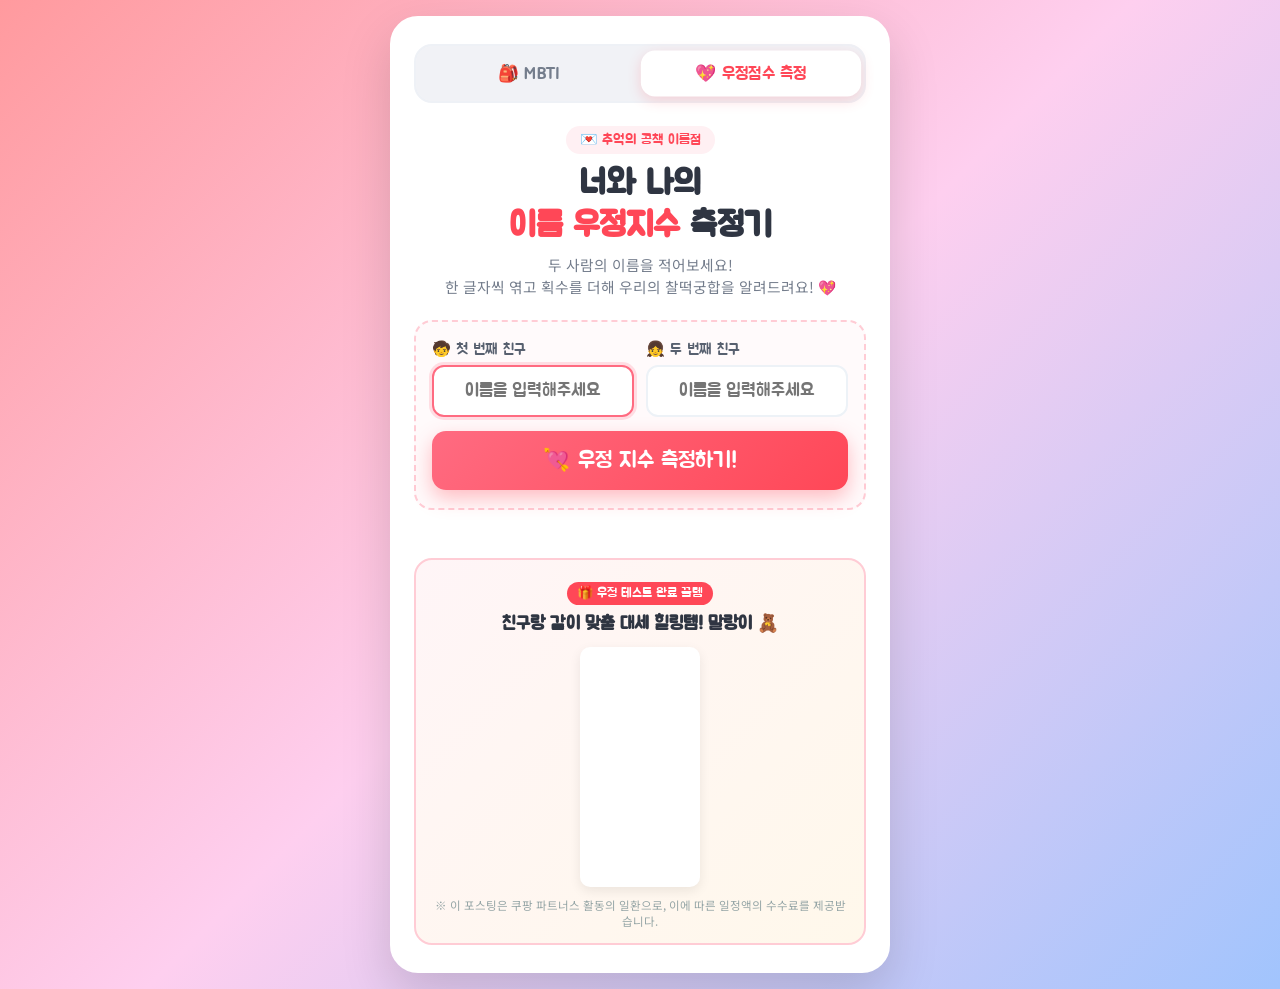
==== friendship.html @ 02012bba "Add files via upload" ====
<!DOCTYPE html>
<html lang="ko">
<head>
  <meta charset="UTF-8">
  <meta name="viewport" content="width=device-width, initial-scale=1.0, maximum-scale=1.0, user-scalable=no">
  <title>추억의 이름 궁합 & 우정지수 측정기 💖</title>
  <meta name="description" content="공책에 적어보던 추억의 이름점! 두 사람의 이름을 입력하면 획수를 더해 우정 지수를 측정해 드립니다.">

  <!-- Open Graph -->
  <meta property="og:type" content="website">
  <meta property="og:title" content="추억의 이름 궁합 & 우정지수 측정기 💖">
  <meta property="og:description" content="너와 나의 이름 획수로 알아보는 찰떡 우정 지수는 몇 점? 지금 바로 측정해 보세요!">
  <meta property="og:image" content="https://images.unsplash.com/photo-1518199266791-5375a83190b7?w=800">

  <link rel="stylesheet" href="friendship.css">
</head>
<body>

  <!-- 축하 폭죽 캔버스 -->
  <canvas id="confetti-canvas"></canvas>

  <!-- 토스트 알림 메시지 -->
  <div id="toast-msg" class="toast-msg">클립보드에 링크가 복사되었어요! 🎉</div>

  <div class="app-container">
    
    <!-- 상단 게임 전환 탭 (MBTI & 우정점수 측정) -->
    <nav class="game-nav-tabs">
      <a href="index.html" class="nav-tab-item">🎒 MBTI</a>
      <a href="friendship.html" class="nav-tab-item active">💖 우정점수 측정</a>
    </nav>

    <!-- 헤더 -->
    <div class="header-box">
      <div class="badge-tag">💌 추억의 공책 이름점</div>
      <h1 class="page-title">너와 나의<br><span>이름 우정지수</span> 측정기</h1>
      <p class="page-desc">
        두 사람의 이름을 적어보세요!<br>
        한 글자씩 엮고 획수를 더해 우리의 찰떡궁합을 알려드려요! 💖
      </p>
    </div>

    <!-- 입력 섹션 -->
    <div class="input-section">
      <div class="input-row">
        <div class="input-group">
          <label class="input-label" for="input-name1">🧒 첫 번째 친구</label>
          <input type="text" id="input-name1" class="name-input" placeholder="이름을 입력해주세요" maxlength="5">
        </div>
        <div class="input-group">
          <label class="input-label" for="input-name2">👧 두 번째 친구</label>
          <input type="text" id="input-name2" class="name-input" placeholder="이름을 입력해주세요" maxlength="5">
        </div>
      </div>

      <button id="btn-calculate" class="btn-calc">
        <span>💘</span> 우정 지수 측정하기!
      </button>
    </div>

    <!-- 역피라미드 사다리꼴 시각화 카드 -->
    <div id="pyramid-card" class="pyramid-card">
      <div class="pyramid-subtitle">✨ 한 획 한 획 정성으로 모아보는 우정 사다리</div>
      
      <!-- 인터랙티브 피라미드 보드 -->
      <div id="pyramid-board" class="pyramid-board">
        <!-- JS로 동적 노드 생성 -->
      </div>

      <!-- 최종 우정 점수 결과 -->
      <div id="result-box" class="result-box">
        <div class="score-display">
          <span class="score-heart">💖</span>
          <span id="score-num" class="score-num">85</span>
          <span class="score-unit">%</span>
        </div>
        <div id="result-badge" class="result-badge">환상의 찰떡궁합 100%</div>
        <h2 id="result-title" class="result-title">우주 최강의 영혼의 단짝! 👭✨</h2>
        <p id="result-desc" class="result-desc">
          전생에 나라를 같이 구했나요? 눈빛만 봐도 마음이 통하고 평생을 함께할 기적의 단짝 친구예요!
        </p>

        <div class="action-buttons">
          <button id="btn-share" class="btn-share">
            <span>💬</span> 친구에게 우리 우정 점수 자랑하기
          </button>
          <button id="btn-copy" class="btn-retry">
            <span>🔗</span> 링크 복사하기
          </button>
        </div>
      </div>
    </div>

    <!-- 쿠팡 파트너스 공식 배너 (말랑이) -->
    <div class="coupang-box">
      <div class="coupang-badge">🎁 우정 테스트 완료 꿀템</div>
      <h3 class="coupang-title">친구랑 같이 맞출 대세 힐링템! 말랑이 🧸</h3>
      <div class="coupang-iframe-wrapper">
        <iframe src="https://coupa.ng/cpVoCy" width="120" height="240" frameborder="0" scrolling="no" referrerpolicy="unsafe-url"></iframe>
      </div>
      <div class="coupang-disclaimer">
        ※ 이 포스팅은 쿠팡 파트너스 활동의 일환으로, 이에 따른 일정액의 수수료를 제공받습니다.
      </div>
    </div>

  </div>

  <script src="friendship-data.js"></script>
  <script src="friendship.js"></script>
</body>
</html>
---- friendship.css ----
@import url('https://fonts.googleapis.com/css2?family=Jua&family=Noto+Sans+KR:wght@400;600;800&display=swap');

:root {
  --primary-pink: #ff6b81;
  --primary-purple: #a29bfe;
  --bg-gradient: linear-gradient(135deg, #ff9a9e 0%, #fecfef 50%, #a1c4fd 100%);
  --card-bg: #ffffff;
  --text-main: #2f3542;
  --border-radius-lg: 28px;
  --border-radius-md: 18px;
  --shadow-main: 0 18px 45px rgba(255, 107, 129, 0.2);
}

* {
  box-sizing: border-box;
  margin: 0;
  padding: 0;
  -webkit-tap-highlight-color: transparent;
}

body {
  font-family: 'Noto Sans KR', sans-serif;
  background: var(--bg-gradient);
  min-height: 100vh;
  display: flex;
  justify-content: center;
  align-items: center;
  padding: 16px;
  color: var(--text-main);
  position: relative;
  overflow-x: hidden;
}

/* 폭죽 캔버스 */
#confetti-canvas {
  position: fixed;
  top: 0;
  left: 0;
  width: 100vw;
  height: 100vh;
  pointer-events: none;
  z-index: 999;
}

/* 앱 메인 컨테이너 */
.app-container {
  width: 100%;
  max-width: 500px;
  background: #ffffff;
  border-radius: var(--border-radius-lg);
  box-shadow: 0 20px 50px rgba(0, 0, 0, 0.15);
  overflow: hidden;
  display: flex;
  flex-direction: column;
  border: 4px solid #fff;
  padding: 24px 20px;
}

/* 상단 게임 전환 탭 (MBTI & 우정점수 측정) */
.game-nav-tabs {
  display: flex;
  background: #f1f2f6;
  border-radius: 18px;
  padding: 5px;
  margin-bottom: 22px;
  gap: 6px;
  border: 2px solid #eef1f6;
}

.nav-tab-item {
  flex: 1;
  text-align: center;
  padding: 12px 10px;
  font-family: 'Jua', sans-serif;
  font-size: 1.05rem;
  color: #747d8c;
  text-decoration: none;
  border-radius: 14px;
  transition: all 0.2s cubic-bezier(0.175, 0.885, 0.32, 1.275);
  display: flex;
  align-items: center;
  justify-content: center;
  gap: 6px;
}

.nav-tab-item.active {
  background: #ffffff;
  color: #ff4757;
  box-shadow: 0 4px 14px rgba(255, 71, 87, 0.2);
  transform: scale(1.02);
}

.nav-tab-item:hover:not(.active) {
  background: #e4e7eb;
  color: #2f3542;
}

/* 헤더 영역 */
.header-box {
  text-align: center;
  margin-bottom: 22px;
}

.badge-tag {
  display: inline-block;
  background: #fff0f3;
  color: #ff4757;
  font-family: 'Jua', sans-serif;
  font-size: 0.88rem;
  padding: 5px 14px;
  border-radius: 20px;
  margin-bottom: 10px;
}

.page-title {
  font-family: 'Jua', sans-serif;
  font-size: 2.1rem;
  color: #2f3542;
  line-height: 1.25;
  margin-bottom: 6px;
}

.page-title span {
  color: #ff4757;
}

.page-desc {
  font-size: 0.92rem;
  color: #747d8c;
  line-height: 1.5;
}

/* 이름 입력 폼 */
.input-section {
  background: #fffafb;
  border: 2px dashed #ffccd5;
  border-radius: var(--border-radius-md);
  padding: 18px 16px;
  margin-bottom: 24px;
}

.input-row {
  display: grid;
  grid-template-columns: 1fr 1fr;
  gap: 12px;
  margin-bottom: 14px;
}

.input-group {
  display: flex;
  flex-direction: column;
  gap: 6px;
}

.input-label {
  font-family: 'Jua', sans-serif;
  font-size: 0.95rem;
  color: #57606f;
  display: flex;
  align-items: center;
  gap: 4px;
}

.name-input {
  width: 100%;
  padding: 12px 14px;
  border: 2px solid #edf2f7;
  border-radius: 12px;
  font-size: 1.15rem;
  font-family: 'Jua', sans-serif;
  color: #2f3542;
  text-align: center;
  outline: none;
  transition: all 0.2s;
  background: #ffffff;
}

.name-input:focus {
  border-color: #ff6b81;
  box-shadow: 0 0 0 3px rgba(255, 107, 129, 0.2);
}

.btn-calc {
  width: 100%;
  background: linear-gradient(135deg, #ff6b81 0%, #ff4757 100%);
  color: #ffffff;
  border: none;
  font-family: 'Jua', sans-serif;
  font-size: 1.35rem;
  padding: 16px;
  border-radius: 14px;
  cursor: pointer;
  box-shadow: 0 8px 20px rgba(255, 71, 87, 0.35);
  transition: all 0.25s ease;
  display: flex;
  align-items: center;
  justify-content: center;
  gap: 8px;
}

.btn-calc:hover {
  transform: translateY(-2px);
  box-shadow: 0 12px 24px rgba(255, 71, 87, 0.45);
}

.btn-calc:active {
  transform: translateY(1px);
}

/* 역피라미드 그래픽 시각화 영역 */
.pyramid-card {
  display: none;
  background: #ffffff;
  border: 2px solid #f1f2f6;
  border-radius: var(--border-radius-md);
  padding: 24px 16px;
  margin-bottom: 24px;
  box-shadow: 0 10px 30px rgba(0, 0, 0, 0.05);
  text-align: center;
  animation: slideDown 0.4s ease;
}

.pyramid-card.active {
  display: block;
}

@keyframes slideDown {
  0% { opacity: 0; transform: translateY(-15px); }
  100% { opacity: 1; transform: translateY(0); }
}

.pyramid-subtitle {
  font-family: 'Jua', sans-serif;
  font-size: 1.1rem;
  color: #747d8c;
  margin-bottom: 18px;
}

/* 피라미드 보드 */
.pyramid-board {
  display: flex;
  flex-direction: column;
  align-items: center;
  gap: 12px;
  margin-bottom: 24px;
  overflow-x: auto;
  padding: 4px;
}

.pyramid-row {
  display: flex;
  justify-content: center;
  gap: 10px;
  animation: rowAppear 0.4s ease forwards;
}

@keyframes rowAppear {
  0% { transform: scale(0.7); opacity: 0; }
  100% { transform: scale(1); opacity: 1; }
}

/* 글자 노드 */
.char-node {
  width: 44px;
  height: 44px;
  border-radius: 12px;
  background: #2f3542;
  color: #ffffff;
  font-family: 'Jua', sans-serif;
  font-size: 1.25rem;
  display: flex;
  align-items: center;
  justify-content: center;
  box-shadow: 0 4px 10px rgba(0, 0, 0, 0.15);
}

/* 숫자 노드 */
.num-node {
  width: 40px;
  height: 40px;
  border-radius: 50%;
  background: #ffffff;
  border: 2px solid #ffccd5;
  color: #ff4757;
  font-family: 'Jua', sans-serif;
  font-size: 1.15rem;
  display: flex;
  align-items: center;
  justify-content: center;
  box-shadow: 0 2px 8px rgba(0, 0, 0, 0.06);
  transition: all 0.2s;
}

.num-node.highlight {
  background: linear-gradient(135deg, #ff6b81 0%, #ff4757 100%);
  color: #ffffff;
  border-color: #ff4757;
  transform: scale(1.15);
  box-shadow: 0 4px 14px rgba(255, 71, 87, 0.4);
}

/* 최종 결과 영역 */
.result-box {
  background: linear-gradient(135deg, #fff5f7 0%, #f6f3ff 100%);
  border-radius: var(--border-radius-md);
  padding: 22px 16px;
  margin-top: 10px;
  border: 2px solid #ffe3e8;
}

.score-display {
  display: flex;
  align-items: center;
  justify-content: center;
  gap: 10px;
  margin-bottom: 12px;
}

.score-heart {
  font-size: 2.8rem;
  animation: heartPulse 1.2s infinite ease-in-out;
}

@keyframes heartPulse {
  0%, 100% { transform: scale(1); }
  50% { transform: scale(1.25); }
}

.score-num {
  font-family: 'Jua', sans-serif;
  font-size: 3.4rem;
  color: #ff4757;
  line-height: 1;
}

.score-unit {
  font-family: 'Jua', sans-serif;
  font-size: 1.8rem;
  color: #ff6b81;
}

.result-badge {
  display: inline-block;
  background: #ffffff;
  color: #6c5ce7;
  font-family: 'Jua', sans-serif;
  font-size: 0.95rem;
  padding: 4px 14px;
  border-radius: 20px;
  margin-bottom: 10px;
  box-shadow: 0 2px 8px rgba(108, 92, 231, 0.15);
}

.result-title {
  font-family: 'Jua', sans-serif;
  font-size: 1.45rem;
  color: #2f3542;
  margin-bottom: 6px;
}

.result-desc {
  font-size: 0.92rem;
  color: #57606f;
  line-height: 1.55;
  word-break: keep-all;
}

/* 버튼 액션들 */
.action-buttons {
  display: flex;
  flex-direction: column;
  gap: 10px;
  margin-top: 18px;
}

.btn-share {
  background: #fee500;
  color: #191919;
  border: none;
  font-family: 'Jua', sans-serif;
  font-size: 1.15rem;
  padding: 13px;
  border-radius: 12px;
  cursor: pointer;
  display: flex;
  align-items: center;
  justify-content: center;
  gap: 8px;
  box-shadow: 0 4px 12px rgba(254, 229, 0, 0.4);
  transition: all 0.2s;
}

.btn-share:hover {
  transform: translateY(-2px);
}

.btn-retry {
  background: #f1f2f6;
  color: #57606f;
  border: none;
  font-family: 'Jua', sans-serif;
  font-size: 1.05rem;
  padding: 12px;
  border-radius: 12px;
  cursor: pointer;
}

.btn-retry:hover {
  background: #e4e7eb;
}

/* 쿠팡 파트너스 공식 배너 상자 */
.coupang-box {
  margin-top: 24px;
  background: linear-gradient(135deg, #fff5f7 0%, #fff8eb 100%);
  border: 2px solid #ffccd5;
  border-radius: var(--border-radius-md);
  padding: 18px 14px 14px;
  text-align: center;
}

.coupang-badge {
  display: inline-block;
  background: #ff4757;
  color: #ffffff;
  font-family: 'Jua', sans-serif;
  font-size: 0.82rem;
  padding: 3px 10px;
  border-radius: 12px;
  margin-bottom: 8px;
}

.coupang-title {
  font-family: 'Jua', sans-serif;
  font-size: 1.1rem;
  color: #2f3542;
  margin-bottom: 12px;
}

.coupang-iframe-wrapper {
  display: flex;
  justify-content: center;
  align-items: center;
  margin: 10px auto;
}

.coupang-iframe-wrapper iframe {
  border-radius: 10px;
  box-shadow: 0 4px 12px rgba(0, 0, 0, 0.08);
  background: #ffffff;
}

.coupang-disclaimer {
  font-size: 0.72rem;
  color: #95a5a6;
  text-align: center;
  margin-top: 10px;
  line-height: 1.4;
}

/* 토스트 메시지 */
.toast-msg {
  position: fixed;
  bottom: 28px;
  left: 50%;
  transform: translateX(-50%) translateY(50px);
  background: rgba(33, 37, 41, 0.96);
  color: #ffffff;
  padding: 12px 24px;
  border-radius: 30px;
  font-size: 0.95rem;
  font-weight: 700;
  opacity: 0;
  pointer-events: none;
  transition: all 0.3s cubic-bezier(0.175, 0.885, 0.32, 1.275);
  z-index: 99999;
  box-shadow: 0 10px 30px rgba(0, 0, 0, 0.35);
  text-align: center;
  max-width: 90%;
  word-break: keep-all;
  border: 1.5px solid rgba(255, 255, 255, 0.15);
}

.toast-msg.show {
  transform: translateX(-50%) translateY(0);
  opacity: 1;
}

/* 모바일 화면 대응 */
@media (max-width: 480px) {
  body {
    padding: 0;
  }
  .app-container {
    border-radius: 0;
    border: none;
    min-height: 100vh;
  }
  .char-node {
    width: 38px;
    height: 38px;
    font-size: 1.1rem;
  }
  .num-node {
    width: 34px;
    height: 34px;
    font-size: 1rem;
  }
}
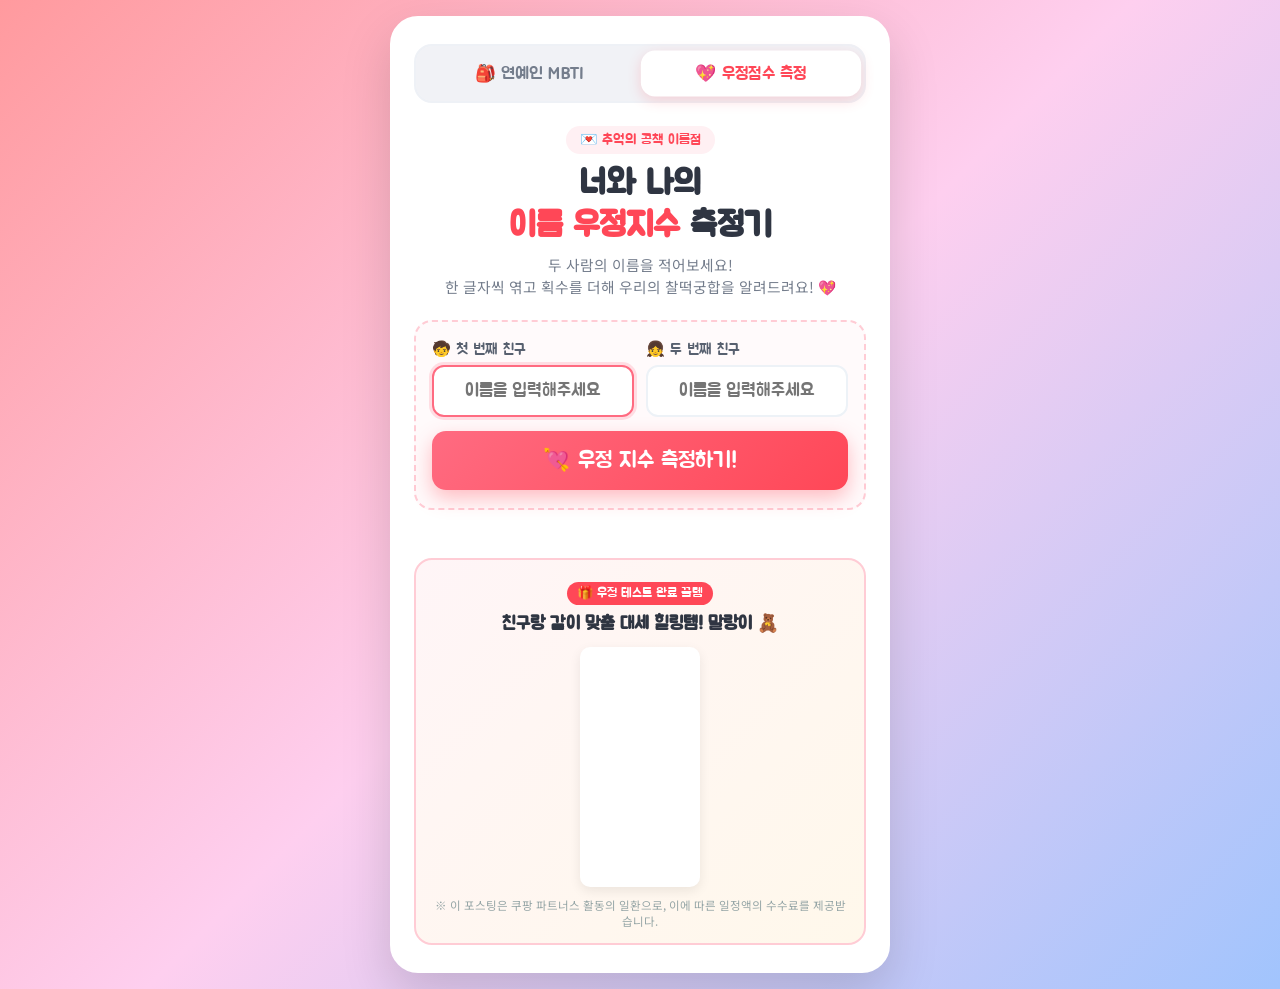
==== commit de521775: "Add files via upload" ====
--- a/friendship.html
+++ b/friendship.html
@@ -26,7 +26,7 @@
     
     <!-- 상단 게임 전환 탭 (MBTI & 우정점수 측정) -->
     <nav class="game-nav-tabs">
-      <a href="index.html" class="nav-tab-item">🎒 MBTI</a>
+      <a href="index.html" class="nav-tab-item">🎒 연예인 MBTI</a>
       <a href="friendship.html" class="nav-tab-item active">💖 우정점수 측정</a>
     </nav>
 
